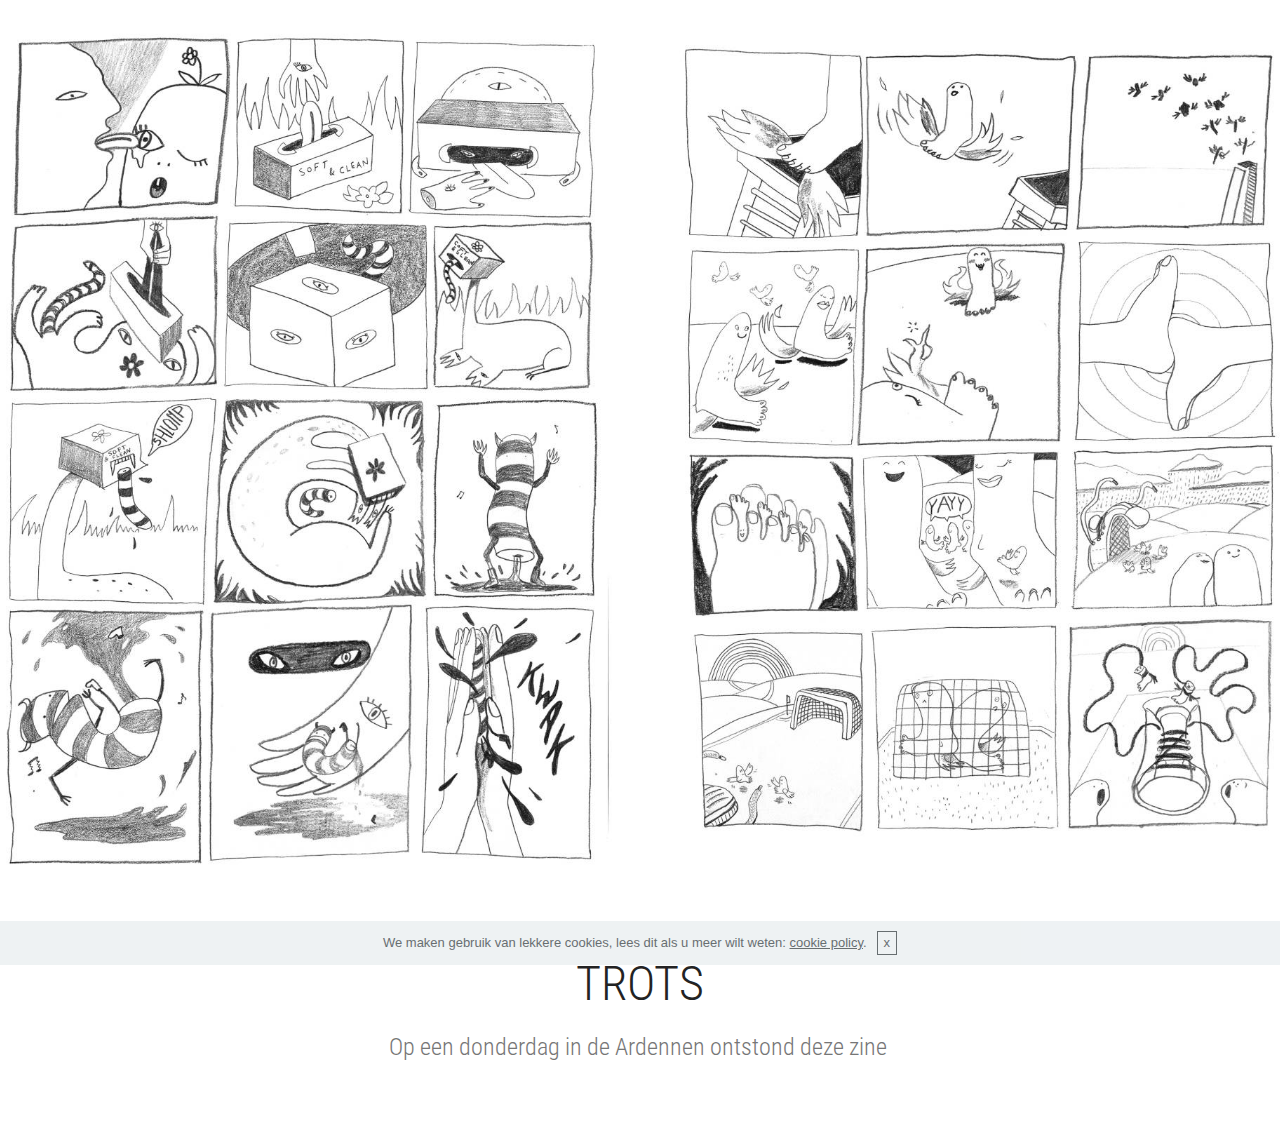
==== page1.html @ c49f364d "create github pages" ====
<!DOCTYPE html>
<html >
<head>
  <!-- Site made with Mobirise Website Builder v4.8.3, https://mobirise.com -->
  <meta charset="UTF-8">
  <meta http-equiv="X-UA-Compatible" content="IE=edge">
  <meta name="generator" content="Mobirise v4.8.3, mobirise.com">
  <meta name="viewport" content="width=device-width, initial-scale=1, minimum-scale=1">
  <link rel="shortcut icon" href="assets/images/zwart-wit-beschilderde-pita-128x171.png" type="image/x-icon">
  <meta name="description" content="Web Site Builder Description">
  <title>trots kots</title>
  <link rel="stylesheet" href="assets/web/assets/mobirise-icons/mobirise-icons.css">
  <link rel="stylesheet" href="assets/tether/tether.min.css">
  <link rel="stylesheet" href="assets/bootstrap/css/bootstrap.min.css">
  <link rel="stylesheet" href="assets/bootstrap/css/bootstrap-grid.min.css">
  <link rel="stylesheet" href="assets/bootstrap/css/bootstrap-reboot.min.css">
  <link rel="stylesheet" href="assets/theme/css/style.css">
  <link rel="stylesheet" href="assets/mobirise/css/mbr-additional.css" type="text/css">
  
  
  
</head>
<body>

<!-- Google Analytics -->
<!-- Global site tag (gtag.js) - Google Analytics -->
<script async src="https://www.googletagmanager.com/gtag/js?id=UA-99967015-1"></script>
<script>
  window.dataLayer = window.dataLayer || [];
  function gtag(){dataLayer.push(arguments);}
  gtag('js', new Date());

  gtag('config', 'UA-99967015-1');
</script>
<!-- /Google Analytics -->


  <section class="cid-reLaQE1v8E mbr-fullscreen" id="header2-p">

    

    

    <div class="container align-center">
        <div class="row justify-content-md-center">
            <div class="mbr-white col-md-10">
                
                
                
                
            </div>
        </div>
    </div>
    
</section>

<section class="engine"><a href="https://mobiri.se/j">website templates</a></section><section class="mbr-section content4 cid-r5Ta0pFPkn" id="content4-9">

    

    <div class="container">
        <div class="media-container-row">
            <div class="title col-12 col-md-8">
                <h2 class="align-center pb-3 mbr-fonts-style display-2">TROTS</h2>
                <h3 class="mbr-section-subtitle align-center mbr-light mbr-fonts-style display-5">Op een donderdag in de Ardennen ontstond deze zine&nbsp;</h3>
                
            </div>
        </div>
    </div>
</section>


  <script src="assets/web/assets/jquery/jquery.min.js"></script>
  <script src="assets/popper/popper.min.js"></script>
  <script src="assets/tether/tether.min.js"></script>
  <script src="assets/bootstrap/js/bootstrap.min.js"></script>
  <script src="assets/smoothscroll/smooth-scroll.js"></script>
  <script src="assets/cookies-alert-plugin/cookies-alert-core.js"></script>
  <script src="assets/cookies-alert-plugin/cookies-alert-script.js"></script>
  <script src="assets/theme/js/script.js"></script>
  
  
<input name="cookieData" type="hidden" data-cookie-text="We maken gebruik van lekkere cookies, lees dit als u meer wilt weten: <a href='privacy.html'>cookie policy</a>.">
  </body>
</html>
---- assets/web/assets/mobirise-icons/mobirise-icons.css ----
@font-face {
  font-family: 'MobiriseIcons';
  src:  url('mobirise-icons.eot?spat4u');
  src:  url('mobirise-icons.eot?spat4u#iefix') format('embedded-opentype'),
    url('mobirise-icons.ttf?spat4u') format('truetype'),
    url('mobirise-icons.woff?spat4u') format('woff'),
    url('mobirise-icons.svg?spat4u#MobiriseIcons') format('svg');
  font-weight: normal;
  font-style: normal;
}

[class^="mbri-"], [class*=" mbri-"] {
  /* use !important to prevent issues with browser extensions that change fonts */
  font-family: MobiriseIcons !important;
  speak: none;
  font-style: normal;
  font-weight: normal;
  font-variant: normal;
  text-transform: none;
  line-height: 1;

  /* Better Font Rendering =========== */
  -webkit-font-smoothing: antialiased;
  -moz-osx-font-smoothing: grayscale;
}

.mbri-add-submenu:before {
  content: "\e900";
}
.mbri-alert:before {
  content: "\e901";
}
.mbri-align-center:before {
  content: "\e902";
}
.mbri-align-justify:before {
  content: "\e903";
}
.mbri-align-left:before {
  content: "\e904";
}
.mbri-align-right:before {
  content: "\e905";
}
.mbri-android:before {
  content: "\e906";
}
.mbri-apple:before {
  content: "\e907";
}
.mbri-arrow-down:before {
  content: "\e908";
}
.mbri-arrow-next:before {
  content: "\e909";
}
.mbri-arrow-prev:before {
  content: "\e90a";
}
.mbri-arrow-up:before {
  content: "\e90b";
}
.mbri-bold:before {
  content: "\e90c";
}
.mbri-bookmark:before {
  content: "\e90d";
}
.mbri-bootstrap:before {
  content: "\e90e";
}
.mbri-briefcase:before {
  content: "\e90f";
}
.mbri-browse:before {
  content: "\e910";
}
.mbri-bulleted-list:before {
  content: "\e911";
}
.mbri-calendar:before {
  content: "\e912";
}
.mbri-camera:before {
  content: "\e913";
}
.mbri-cart-add:before {
  content: "\e914";
}
.mbri-cart-full:before {
  content: "\e915";
}
.mbri-cash:before {
  content: "\e916";
}
.mbri-change-style:before {
  content: "\e917";
}
.mbri-chat:before {
  content: "\e918";
}
.mbri-clock:before {
  content: "\e919";
}
.mbri-close:before {
  content: "\e91a";
}
.mbri-cloud:before {
  content: "\e91b";
}
.mbri-code:before {
  content: "\e91c";
}
.mbri-contact-form:before {
  content: "\e91d";
}
.mbri-credit-card:before {
  content: "\e91e";
}
.mbri-cursor-click:before {
  content: "\e91f";
}
.mbri-cust-feedback:before {
  content: "\e920";
}
.mbri-database:before {
  content: "\e921";
}
.mbri-delivery:before {
  content: "\e922";
}
.mbri-desktop:before {
  content: "\e923";
}
.mbri-devices:before {
  content: "\e924";
}
.mbri-down:before {
  content: "\e925";
}
.mbri-download:before {
  content: "\e989";
}
.mbri-drag-n-drop:before {
  content: "\e927";
}
.mbri-drag-n-drop2:before {
  content: "\e928";
}
.mbri-edit:before {
  content: "\e929";
}
.mbri-edit2:before {
  content: "\e92a";
}
.mbri-error:before {
  content: "\e92b";
}
.mbri-extension:before {
  content: "\e92c";
}
.mbri-features:before {
  content: "\e92d";
}
.mbri-file:before {
  content: "\e92e";
}
.mbri-flag:before {
  content: "\e92f";
}
.mbri-folder:before {
  content: "\e930";
}
.mbri-gift:before {
  content: "\e931";
}
.mbri-github:before {
  content: "\e932";
}
.mbri-globe:before {
  content: "\e933";
}
.mbri-globe-2:before {
  content: "\e934";
}
.mbri-growing-chart:before {
  content: "\e935";
}
.mbri-hearth:before {
  content: "\e936";
}
.mbri-help:before {
  content: "\e937";
}
.mbri-home:before {
  content: "\e938";
}
.mbri-hot-cup:before {
  content: "\e939";
}
.mbri-idea:before {
  content: "\e93a";
}
.mbri-image-gallery:before {
  content: "\e93b";
}
.mbri-image-slider:before {
  content: "\e93c";
}
.mbri-info:before {
  content: "\e93d";
}
.mbri-italic:before {
  content: "\e93e";
}
.mbri-key:before {
  content: "\e93f";
}
.mbri-laptop:before {
  content: "\e940";
}
.mbri-layers:before {
  content: "\e941";
}
.mbri-left-right:before {
  content: "\e942";
}
.mbri-left:before {
  content: "\e943";
}
.mbri-letter:before {
  content: "\e944";
}
.mbri-like:before {
  content: "\e945";
}
.mbri-link:before {
  content: "\e946";
}
.mbri-lock:before {
  content: "\e947";
}
.mbri-login:before {
  content: "\e948";
}
.mbri-logout:before {
  content: "\e949";
}
.mbri-magic-stick:before {
  content: "\e94a";
}
.mbri-map-pin:before {
  content: "\e94b";
}
.mbri-menu:before {
  content: "\e94c";
}
.mbri-mobile:before {
  content: "\e94d";
}
.mbri-mobile2:before {
  content: "\e94e";
}
.mbri-mobirise:before {
  content: "\e94f";
}
.mbri-more-horizontal:before {
  content: "\e950";
}
.mbri-more-vertical:before {
  content: "\e951";
}
.mbri-music:before {
  content: "\e952";
}
.mbri-new-file:before {
  content: "\e953";
}
.mbri-numbered-list:before {
  content: "\e954";
}
.mbri-opened-folder:before {
  content: "\e955";
}
.mbri-pages:before {
  content: "\e956";
}
.mbri-paper-plane:before {
  content: "\e957";
}
.mbri-paperclip:before {
  content: "\e958";
}
.mbri-photo:before {
  content: "\e959";
}
.mbri-photos:before {
  content: "\e95a";
}
.mbri-pin:before {
  content: "\e95b";
}
.mbri-play:before {
  content: "\e95c";
}
.mbri-plus:before {
  content: "\e95d";
}
.mbri-preview:before {
  content: "\e95e";
}
.mbri-print:before {
  content: "\e95f";
}
.mbri-protect:before {
  content: "\e960";
}
.mbri-question:before {
  content: "\e961";
}
.mbri-quote-left:before {
  content: "\e962";
}
.mbri-quote-right:before {
  content: "\e963";
}
.mbri-refresh:before {
  content: "\e964";
}
.mbri-responsive:before {
  content: "\e965";
}
.mbri-right:before {
  content: "\e966";
}
.mbri-rocket:before {
  content: "\e967";
}
.mbri-sad-face:before {
  content: "\e968";
}
.mbri-sale:before {
  content: "\e969";
}
.mbri-save:before {
  content: "\e96a";
}
.mbri-search:before {
  content: "\e96b";
}
.mbri-setting:before {
  content: "\e96c";
}
.mbri-setting2:before {
  content: "\e96d";
}
.mbri-setting3:before {
  content: "\e96e";
}
.mbri-share:before {
  content: "\e96f";
}
.mbri-shopping-bag:before {
  content: "\e970";
}
.mbri-shopping-basket:before {
  content: "\e971";
}
.mbri-shopping-cart:before {
  content: "\e972";
}
.mbri-sites:before {
  content: "\e973";
}
.mbri-smile-face:before {
  content: "\e974";
}
.mbri-speed:before {
  content: "\e975";
}
.mbri-star:before {
  content: "\e976";
}
.mbri-success:before {
  content: "\e977";
}
.mbri-sun:before {
  content: "\e978";
}
.mbri-sun2:before {
  content: "\e979";
}
.mbri-tablet:before {
  content: "\e97a";
}
.mbri-tablet-vertical:before {
  content: "\e97b";
}
.mbri-target:before {
  content: "\e97c";
}
.mbri-timer:before {
  content: "\e97d";
}
.mbri-to-ftp:before {
  content: "\e97e";
}
.mbri-to-local-drive:before {
  content: "\e97f";
}
.mbri-touch-swipe:before {
  content: "\e980";
}
.mbri-touch:before {
  content: "\e981";
}
.mbri-trash:before {
  content: "\e982";
}
.mbri-underline:before {
  content: "\e983";
}
.mbri-unlink:before {
  content: "\e984";
}
.mbri-unlock:before {
  content: "\e985";
}
.mbri-up-down:before {
  content: "\e986";
}
.mbri-up:before {
  content: "\e987";
}
.mbri-update:before {
  content: "\e988";
}
.mbri-upload:before {
 content: "\e926"; 
}
.mbri-user:before {
  content: "\e98a";
}
.mbri-user2:before {
  content: "\e98b";
}
.mbri-users:before {
  content: "\e98c";
}
.mbri-video:before {
  content: "\e98d";
}
.mbri-video-play:before {
  content: "\e98e";
}
.mbri-watch:before {
  content: "\e98f";
}
.mbri-website-theme:before {
  content: "\e990";
}
.mbri-wifi:before {
  content: "\e991";
}
.mbri-windows:before {
  content: "\e992";
}
.mbri-zoom-out:before {
  content: "\e993";
}
.mbri-redo:before {
  content: "\e994";
}
.mbri-undo:before {
  content: "\e995";
}
---- assets/theme/css/style.css ----
/*!
 * Mobirise v4 theme (https://mobirise.com/)
 * Copyright 2017 Mobirise
 */section{background-color:#eeeeee}section,.container,.container-fluid{position:relative;word-wrap:break-word}a.mbr-iconfont:hover{text-decoration:none}.article .lead p,.article .lead ul,.article .lead ol,.article .lead pre,.article .lead blockquote{margin-bottom:0}a{font-style:normal;font-weight:400;cursor:pointer}a,a:hover{text-decoration:none}figure{margin-bottom:0}body{color:#232323}h1,h2,h3,h4,h5,h6,.h1,.h2,.h3,.h4,.h5,.h6,.display-1,.display-2,.display-3,.display-4{line-height:1;word-break:break-word;word-wrap:break-word}b,strong{font-weight:bold}blockquote{padding:10px 0 10px 20px;position:relative;border-left:2px solid;border-color:#ff3366}input:-webkit-autofill,input:-webkit-autofill:hover,input:-webkit-autofill:focus,input:-webkit-autofill:active{transition-delay:9999s;transition-property:background-color, color}textarea[type="hidden"]{display:none}body{position:relative}section{background-position:50% 50%;background-repeat:no-repeat;background-size:cover}section .mbr-background-video,section .mbr-background-video-preview{position:absolute;bottom:0;left:0;right:0;top:0}.hidden{visibility:hidden}.mbr-z-index20{z-index:20}/*! Base colors */.mbr-white{color:#ffffff}.mbr-black{color:#000000}.mbr-bg-white{background-color:#ffffff}.mbr-bg-black{background-color:#000000}/*! Text-aligns */.align-left{text-align:left}.align-center{text-align:center}.align-right{text-align:right}@media (max-width: 767px){.align-left,.align-center,.align-right,.mbr-section-btn,.mbr-section-title{text-align:center}}/*! Font-weight  */.mbr-light{font-weight:300}.mbr-regular{font-weight:400}.mbr-semibold{font-weight:500}.mbr-bold{font-weight:700}/*! Media  */.media-size-item{-webkit-flex:1 1 auto;-moz-flex:1 1 auto;-ms-flex:1 1 auto;-o-flex:1 1 auto;flex:1 1 auto}.media-content{-webkit-flex-basis:100%;flex-basis:100%}.media-container-row{display:-ms-flexbox;display:-webkit-flex;display:flex;-webkit-flex-direction:row;-ms-flex-direction:row;flex-direction:row;-webkit-flex-wrap:wrap;-ms-flex-wrap:wrap;flex-wrap:wrap;-webkit-justify-content:center;-ms-flex-pack:center;justify-content:center;-webkit-align-content:center;-ms-flex-line-pack:center;align-content:center;-webkit-align-items:start;-ms-flex-align:start;align-items:start}.media-container-row .media-size-item{width:400px}.media-container-column{display:-ms-flexbox;display:-webkit-flex;display:flex;-webkit-flex-direction:column;-ms-flex-direction:column;flex-direction:column;-webkit-flex-wrap:wrap;-ms-flex-wrap:wrap;flex-wrap:wrap;-webkit-justify-content:center;-ms-flex-pack:center;justify-content:center;-webkit-align-content:center;-ms-flex-line-pack:center;align-content:center;-webkit-align-items:stretch;-ms-flex-align:stretch;align-items:stretch}.media-container-column>*{width:100%}@media (min-width: 992px){.media-container-row{-webkit-flex-wrap:nowrap;-ms-flex-wrap:nowrap;flex-wrap:nowrap}}figure{overflow:hidden}figure[mbr-media-size]{transition:width 0.1s}.mbr-figure img,.mbr-figure iframe{display:block;width:100%}.card{background-color:transparent;border:none}.card-img{text-align:center;flex-shrink:0;-webkit-flex-shrink:0}.media{max-width:100%;margin:0 auto}.mbr-figure{-ms-flex-item-align:center;-ms-grid-row-align:center;-webkit-align-self:center;align-self:center}.media-container>div{max-width:100%}.mbr-figure img,.card-img img{width:100%}@media (max-width: 991px){.media-size-item{width:auto !important}.media{width:auto}.mbr-figure{width:100% !important}}/*! Buttons */.mbr-section-btn{margin-left:-.25rem;margin-right:-.25rem;font-size:0}nav .mbr-section-btn{margin-left:0rem;margin-right:0rem}/*! Btn icon margin */.btn .mbr-iconfont,.btn.btn-sm .mbr-iconfont{cursor:pointer;margin-right:0.5rem}.btn.btn-md .mbr-iconfont,.btn.btn-md .mbr-iconfont{margin-right:0.8rem}.mbr-regular{font-weight:400}.mbr-semibold{font-weight:500}.mbr-bold{font-weight:700}[type="submit"]{-webkit-appearance:none}/*! Full-screen */.mbr-fullscreen .mbr-overlay{min-height:100vh}.mbr-fullscreen{display:flex;display:-webkit-flex;display:-moz-flex;display:-ms-flex;display:-o-flex;align-items:center;-webkit-align-items:center;min-height:100vh;padding-top:3rem;padding-bottom:3rem}/*! Map */.map{height:25rem;position:relative}.map iframe{width:100%;height:100%}.form-asterisk{font-family:initial;position:absolute;top:-2px;font-weight:normal}/*! Scroll to top arrow */.mbr-arrow-up{bottom:25px;right:90px;position:fixed;text-align:right;z-index:5000;color:#ffffff;font-size:32px;transform:rotate(180deg);-webkit-transform:rotate(180deg)}.mbr-arrow-up a{background:rgba(0,0,0,0.2);border-radius:3px;color:#fff;display:inline-block;height:60px;width:60px;outline-style:none !important;position:relative;text-decoration:none;transition:all .3s ease-in-out;cursor:pointer;text-align:center}.mbr-arrow-up a:hover{background-color:rgba(0,0,0,0.4)}.mbr-arrow-up a i{line-height:60px}.mbr-arrow-up-icon{display:block;color:#fff}.mbr-arrow-up-icon::before{content:"\203a";display:inline-block;font-family:serif;font-size:32px;line-height:1;font-style:normal;position:relative;top:6px;left:-4px;-webkit-transform:rotate(-90deg);transform:rotate(-90deg)}/*! Arrow Down */.mbr-arrow{position:absolute;bottom:45px;left:50%;width:60px;height:60px;cursor:pointer;background-color:rgba(80,80,80,0.5);border-radius:50%;-webkit-transform:translateX(-50%);transform:translateX(-50%)}.mbr-arrow>a{display:inline-block;text-decoration:none;outline-style:none;-webkit-animation:arrowdown 1.7s ease-in-out infinite;animation:arrowdown 1.7s ease-in-out infinite}.mbr-arrow>a>i{position:absolute;top:-2px;left:15px;font-size:2rem}@keyframes arrowdown{0%{transform:translateY(0px);-webkit-transform:translateY(0px)}50%{transform:translateY(-5px);-webkit-transform:translateY(-5px)}100%{transform:translateY(0px);-webkit-transform:translateY(0px)}}@-webkit-keyframes arrowdown{0%{transform:translateY(0px);-webkit-transform:translateY(0px)}50%{transform:translateY(-5px);-webkit-transform:translateY(-5px)}100%{transform:translateY(0px);-webkit-transform:translateY(0px)}}@media (max-width: 500px){.mbr-arrow-up{left:50%;right:auto;transform:translateX(-50%) rotate(180deg);-webkit-transform:translateX(-50%) rotate(180deg)}}@keyframes gradient-animation{from{background-position:0% 100%;animation-timing-function:ease-in-out}to{background-position:100% 0%;animation-timing-function:ease-in-out}}@-webkit-keyframes gradient-animation{from{background-position:0% 100%;animation-timing-function:ease-in-out}to{background-position:100% 0%;animation-timing-function:ease-in-out}}.bg-gradient{background-size:200% 200%;animation:gradient-animation 5s infinite alternate;-webkit-animation:gradient-animation 5s infinite alternate}.menu .navbar-brand{display:-webkit-flex}.menu .navbar-brand span{display:flex;display:-webkit-flex}.menu .navbar-brand .navbar-caption-wrap{display:-webkit-flex}.menu .navbar-brand .navbar-logo img{display:-webkit-flex}@media (min-width: 768px) and (max-width: 991px){.menu .navbar-toggleable-sm .navbar-nav{display:-webkit-box;display:-webkit-flex;display:-ms-flexbox}}@media (min-width: 992px){.menu .navbar-nav.nav-dropdown{display:-webkit-flex}.menu .navbar-toggleable-sm .navbar-collapse{display:-webkit-flex !important}}.navbar{display:-webkit-flex;-webkit-flex-wrap:wrap;-webkit-align-items:center;-webkit-justify-content:space-between}.navbar-collapse{-webkit-flex-basis:100%;-webkit-flex-grow:1;-webkit-align-items:center}.nav-dropdown .link{padding:.667em 1.667em !important;margin:0 !important}.nav{display:-webkit-flex;-webkit-flex-wrap:wrap}.row{display:-webkit-flex;-webkit-flex-wrap:wrap}.justify-content-center{-webkit-justify-content:center}.form-inline{display:-webkit-flex;-webkit-flex-flow:row wrap;-webkit-align-items:center}.card-wrapper{flex:1;-webkit-flex:1}.carousel-control{display:-webkit-flex;-webkit-align-items:center;-webkit-justify-content:center}.carousel-controls{display:-webkit-flex}.media{display:-webkit-flex}
/*# sourceMappingURL=style.css.map */
.engine {
	position: absolute;
	text-indent: -2400px;
	text-align: center;
	padding: 0;
	top: 0;
	left: -2400px;
}
---- assets/mobirise/css/mbr-additional.css ----
@import url(https://fonts.googleapis.com/css?family=Raleway:100,100i,200,200i,300,300i,400,400i,500,500i,600,600i,700,700i,800,800i,900,900i);
@import url(https://fonts.googleapis.com/css?family=Roboto+Condensed:300,300i,400,400i,700,700i);
@import url(https://fonts.googleapis.com/css?family=Rubik:300,300i,400,400i,500,500i,700,700i,900,900i);





body {
  font-style: normal;
  line-height: 1.5;
}
.mbr-section-title {
  font-style: normal;
  line-height: 1.2;
}
.mbr-section-subtitle {
  line-height: 1.3;
}
.mbr-text {
  font-style: normal;
  line-height: 1.6;
}
.display-1 {
  font-family: 'Raleway', sans-serif;
  font-size: 2.6rem;
}
.display-1 > .mbr-iconfont {
  font-size: 4.16rem;
}
.display-2 {
  font-family: 'Roboto Condensed', sans-serif;
  font-size: 3rem;
}
.display-2 > .mbr-iconfont {
  font-size: 4.8rem;
}
.display-4 {
  font-family: 'Rubik', sans-serif;
  font-size: 0.6rem;
}
.display-4 > .mbr-iconfont {
  font-size: 0.96rem;
}
.display-5 {
  font-family: 'Roboto Condensed', sans-serif;
  font-size: 1.5rem;
}
.display-5 > .mbr-iconfont {
  font-size: 2.4rem;
}
.display-7 {
  font-family: 'Rubik', sans-serif;
  font-size: 1rem;
}
.display-7 > .mbr-iconfont {
  font-size: 1.6rem;
}
/* ---- Fluid typography for mobile devices ---- */
/* 1.4 - font scale ratio ( bootstrap == 1.42857 ) */
/* 100vw - current viewport width */
/* (48 - 20)  48 == 48rem == 768px, 20 == 20rem == 320px(minimal supported viewport) */
/* 0.65 - min scale variable, may vary */
@media (max-width: 768px) {
  .display-1 {
    font-size: 2.08rem;
    font-size: calc( 1.56rem + (2.6 - 1.56) * ((100vw - 20rem) / (48 - 20)));
    line-height: calc( 1.4 * (1.56rem + (2.6 - 1.56) * ((100vw - 20rem) / (48 - 20))));
  }
  .display-2 {
    font-size: 2.4rem;
    font-size: calc( 1.7rem + (3 - 1.7) * ((100vw - 20rem) / (48 - 20)));
    line-height: calc( 1.4 * (1.7rem + (3 - 1.7) * ((100vw - 20rem) / (48 - 20))));
  }
  .display-4 {
    font-size: 0.48rem;
    font-size: calc( 0.86rem + (0.6 - 0.86) * ((100vw - 20rem) / (48 - 20)));
    line-height: calc( 1.4 * (0.86rem + (0.6 - 0.86) * ((100vw - 20rem) / (48 - 20))));
  }
  .display-5 {
    font-size: 1.2rem;
    font-size: calc( 1.175rem + (1.5 - 1.175) * ((100vw - 20rem) / (48 - 20)));
    line-height: calc( 1.4 * (1.175rem + (1.5 - 1.175) * ((100vw - 20rem) / (48 - 20))));
  }
}
/* Buttons */
.btn {
  font-weight: 500;
  border-width: 2px;
  font-style: normal;
  letter-spacing: 1px;
  margin: .4rem .8rem;
  white-space: normal;
  -webkit-transition: all 0.3s ease-in-out;
  -moz-transition: all 0.3s ease-in-out;
  transition: all 0.3s ease-in-out;
  display: inline-flex;
  align-items: center;
  justify-content: center;
  word-break: break-word;
  -webkit-align-items: center;
  -webkit-justify-content: center;
  display: -webkit-inline-flex;
  padding: 1rem 3rem;
  border-radius: 3px;
}
.btn-sm {
  font-weight: 500;
  letter-spacing: 1px;
  -webkit-transition: all 0.3s ease-in-out;
  -moz-transition: all 0.3s ease-in-out;
  transition: all 0.3s ease-in-out;
  padding: 0.6rem 1.5rem;
  border-radius: 3px;
}
.btn-md {
  font-weight: 500;
  letter-spacing: 1px;
  margin: .4rem .8rem !important;
  -webkit-transition: all 0.3s ease-in-out;
  -moz-transition: all 0.3s ease-in-out;
  transition: all 0.3s ease-in-out;
  padding: 1rem 3rem;
  border-radius: 3px;
}
.btn-lg {
  font-weight: 500;
  letter-spacing: 1px;
  margin: .4rem .8rem !important;
  -webkit-transition: all 0.3s ease-in-out;
  -moz-transition: all 0.3s ease-in-out;
  transition: all 0.3s ease-in-out;
  padding: 1.2rem 3.2rem;
  border-radius: 3px;
}
.bg-primary {
  background-color: #5b6154 !important;
}
.bg-success {
  background-color: #5b6154 !important;
}
.bg-info {
  background-color: #5b6154 !important;
}
.bg-warning {
  background-color: #767676 !important;
}
.bg-danger {
  background-color: #767676 !important;
}
.btn-primary,
.btn-primary:active {
  background-color: #5b6154 !important;
  border-color: #5b6154 !important;
  color: #ffffff !important;
}
.btn-primary:hover,
.btn-primary:focus,
.btn-primary.focus,
.btn-primary.active {
  color: #ffffff !important;
  background-color: #353830 !important;
  border-color: #353830 !important;
}
.btn-primary.disabled,
.btn-primary:disabled {
  color: #ffffff !important;
  background-color: #353830 !important;
  border-color: #353830 !important;
}
.btn-secondary,
.btn-secondary:active {
  background-color: #5b6154 !important;
  border-color: #5b6154 !important;
  color: #ffffff !important;
}
.btn-secondary:hover,
.btn-secondary:focus,
.btn-secondary.focus,
.btn-secondary.active {
  color: #ffffff !important;
  background-color: #353830 !important;
  border-color: #353830 !important;
}
.btn-secondary.disabled,
.btn-secondary:disabled {
  color: #ffffff !important;
  background-color: #353830 !important;
  border-color: #353830 !important;
}
.btn-info,
.btn-info:active {
  background-color: #5b6154 !important;
  border-color: #5b6154 !important;
  color: #ffffff !important;
}
.btn-info:hover,
.btn-info:focus,
.btn-info.focus,
.btn-info.active {
  color: #ffffff !important;
  background-color: #353830 !important;
  border-color: #353830 !important;
}
.btn-info.disabled,
.btn-info:disabled {
  color: #ffffff !important;
  background-color: #353830 !important;
  border-color: #353830 !important;
}
.btn-success,
.btn-success:active {
  background-color: #5b6154 !important;
  border-color: #5b6154 !important;
  color: #ffffff !important;
}
.btn-success:hover,
.btn-success:focus,
.btn-success.focus,
.btn-success.active {
  color: #ffffff !important;
  background-color: #353830 !important;
  border-color: #353830 !important;
}
.btn-success.disabled,
.btn-success:disabled {
  color: #ffffff !important;
  background-color: #353830 !important;
  border-color: #353830 !important;
}
.btn-warning,
.btn-warning:active {
  background-color: #767676 !important;
  border-color: #767676 !important;
  color: #ffffff !important;
}
.btn-warning:hover,
.btn-warning:focus,
.btn-warning.focus,
.btn-warning.active {
  color: #ffffff !important;
  background-color: #505050 !important;
  border-color: #505050 !important;
}
.btn-warning.disabled,
.btn-warning:disabled {
  color: #ffffff !important;
  background-color: #505050 !important;
  border-color: #505050 !important;
}
.btn-danger,
.btn-danger:active {
  background-color: #767676 !important;
  border-color: #767676 !important;
  color: #ffffff !important;
}
.btn-danger:hover,
.btn-danger:focus,
.btn-danger.focus,
.btn-danger.active {
  color: #ffffff !important;
  background-color: #505050 !important;
  border-color: #505050 !important;
}
.btn-danger.disabled,
.btn-danger:disabled {
  color: #ffffff !important;
  background-color: #505050 !important;
  border-color: #505050 !important;
}
.btn-white {
  color: #333333 !important;
}
.btn-white,
.btn-white:active {
  background-color: #ffffff !important;
  border-color: #ffffff !important;
  color: #808080 !important;
}
.btn-white:hover,
.btn-white:focus,
.btn-white.focus,
.btn-white.active {
  color: #808080 !important;
  background-color: #d9d9d9 !important;
  border-color: #d9d9d9 !important;
}
.btn-white.disabled,
.btn-white:disabled {
  color: #808080 !important;
  background-color: #d9d9d9 !important;
  border-color: #d9d9d9 !important;
}
.btn-black,
.btn-black:active {
  background-color: #333333 !important;
  border-color: #333333 !important;
  color: #ffffff !important;
}
.btn-black:hover,
.btn-black:focus,
.btn-black.focus,
.btn-black.active {
  color: #ffffff !important;
  background-color: #0d0d0d !important;
  border-color: #0d0d0d !important;
}
.btn-black.disabled,
.btn-black:disabled {
  color: #ffffff !important;
  background-color: #0d0d0d !important;
  border-color: #0d0d0d !important;
}
.btn-primary-outline,
.btn-primary-outline:active {
  background: none;
  border-color: #282a25;
  color: #282a25;
}
.btn-primary-outline:hover,
.btn-primary-outline:focus,
.btn-primary-outline.focus,
.btn-primary-outline.active {
  color: #ffffff;
  background-color: #5b6154;
  border-color: #5b6154;
}
.btn-primary-outline.disabled,
.btn-primary-outline:disabled {
  color: #ffffff !important;
  background-color: #5b6154 !important;
  border-color: #5b6154 !important;
}
.btn-secondary-outline,
.btn-secondary-outline:active {
  background: none;
  border-color: #282a25;
  color: #282a25;
}
.btn-secondary-outline:hover,
.btn-secondary-outline:focus,
.btn-secondary-outline.focus,
.btn-secondary-outline.active {
  color: #ffffff;
  background-color: #5b6154;
  border-color: #5b6154;
}
.btn-secondary-outline.disabled,
.btn-secondary-outline:disabled {
  color: #ffffff !important;
  background-color: #5b6154 !important;
  border-color: #5b6154 !important;
}
.btn-info-outline,
.btn-info-outline:active {
  background: none;
  border-color: #282a25;
  color: #282a25;
}
.btn-info-outline:hover,
.btn-info-outline:focus,
.btn-info-outline.focus,
.btn-info-outline.active {
  color: #ffffff;
  background-color: #5b6154;
  border-color: #5b6154;
}
.btn-info-outline.disabled,
.btn-info-outline:disabled {
  color: #ffffff !important;
  background-color: #5b6154 !important;
  border-color: #5b6154 !important;
}
.btn-success-outline,
.btn-success-outline:active {
  background: none;
  border-color: #282a25;
  color: #282a25;
}
.btn-success-outline:hover,
.btn-success-outline:focus,
.btn-success-outline.focus,
.btn-success-outline.active {
  color: #ffffff;
  background-color: #5b6154;
  border-color: #5b6154;
}
.btn-success-outline.disabled,
.btn-success-outline:disabled {
  color: #ffffff !important;
  background-color: #5b6154 !important;
  border-color: #5b6154 !important;
}
.btn-warning-outline,
.btn-warning-outline:active {
  background: none;
  border-color: #434343;
  color: #434343;
}
.btn-warning-outline:hover,
.btn-warning-outline:focus,
.btn-warning-outline.focus,
.btn-warning-outline.active {
  color: #ffffff;
  background-color: #767676;
  border-color: #767676;
}
.btn-warning-outline.disabled,
.btn-warning-outline:disabled {
  color: #ffffff !important;
  background-color: #767676 !important;
  border-color: #767676 !important;
}
.btn-danger-outline,
.btn-danger-outline:active {
  background: none;
  border-color: #434343;
  color: #434343;
}
.btn-danger-outline:hover,
.btn-danger-outline:focus,
.btn-danger-outline.focus,
.btn-danger-outline.active {
  color: #ffffff;
  background-color: #767676;
  border-color: #767676;
}
.btn-danger-outline.disabled,
.btn-danger-outline:disabled {
  color: #ffffff !important;
  background-color: #767676 !important;
  border-color: #767676 !important;
}
.btn-black-outline,
.btn-black-outline:active {
  background: none;
  border-color: #000000;
  color: #000000;
}
.btn-black-outline:hover,
.btn-black-outline:focus,
.btn-black-outline.focus,
.btn-black-outline.active {
  color: #ffffff;
  background-color: #333333;
  border-color: #333333;
}
.btn-black-outline.disabled,
.btn-black-outline:disabled {
  color: #ffffff !important;
  background-color: #333333 !important;
  border-color: #333333 !important;
}
.btn-white-outline,
.btn-white-outline:active,
.btn-white-outline.active {
  background: none;
  border-color: #ffffff;
  color: #ffffff;
}
.btn-white-outline:hover,
.btn-white-outline:focus,
.btn-white-outline.focus {
  color: #333333;
  background-color: #ffffff;
  border-color: #ffffff;
}
.text-primary {
  color: #5b6154 !important;
}
.text-secondary {
  color: #5b6154 !important;
}
.text-success {
  color: #5b6154 !important;
}
.text-info {
  color: #5b6154 !important;
}
.text-warning {
  color: #767676 !important;
}
.text-danger {
  color: #767676 !important;
}
.text-white {
  color: #ffffff !important;
}
.text-black {
  color: #000000 !important;
}
a.text-primary:hover,
a.text-primary:focus {
  color: #282a25 !important;
}
a.text-secondary:hover,
a.text-secondary:focus {
  color: #282a25 !important;
}
a.text-success:hover,
a.text-success:focus {
  color: #282a25 !important;
}
a.text-info:hover,
a.text-info:focus {
  color: #282a25 !important;
}
a.text-warning:hover,
a.text-warning:focus {
  color: #434343 !important;
}
a.text-danger:hover,
a.text-danger:focus {
  color: #434343 !important;
}
a.text-white:hover,
a.text-white:focus {
  color: #b3b3b3 !important;
}
a.text-black:hover,
a.text-black:focus {
  color: #4d4d4d !important;
}
.alert-success {
  background-color: #70c770;
}
.alert-info {
  background-color: #5b6154;
}
.alert-warning {
  background-color: #767676;
}
.alert-danger {
  background-color: #767676;
}
.mbr-section-btn a.btn:not(.btn-form):hover,
.mbr-section-btn a.btn:not(.btn-form):focus {
  box-shadow: none !important;
}
.mbr-gallery-filter li.active .btn {
  background-color: #5b6154;
  border-color: #5b6154;
  color: #ffffff;
}
.mbr-gallery-filter li.active .btn:focus {
  box-shadow: none;
}
.btn-form {
  border-radius: 0;
}
.btn-form:hover {
  cursor: pointer;
}
a,
a:hover {
  color: #5b6154;
}
.mbr-plan-header.bg-primary .mbr-plan-subtitle,
.mbr-plan-header.bg-primary .mbr-plan-price-desc {
  color: #9ba193;
}
.mbr-plan-header.bg-success .mbr-plan-subtitle,
.mbr-plan-header.bg-success .mbr-plan-price-desc {
  color: #9ba193;
}
.mbr-plan-header.bg-info .mbr-plan-subtitle,
.mbr-plan-header.bg-info .mbr-plan-price-desc {
  color: #9ba193;
}
.mbr-plan-header.bg-warning .mbr-plan-subtitle,
.mbr-plan-header.bg-warning .mbr-plan-price-desc {
  color: #b6b6b6;
}
.mbr-plan-header.bg-danger .mbr-plan-subtitle,
.mbr-plan-header.bg-danger .mbr-plan-price-desc {
  color: #b6b6b6;
}
/* Scroll to top button*/
.scrollToTop_wraper {
  display: none;
}
#scrollToTop a i:before {
  content: '';
  position: absolute;
  height: 40%;
  top: 25%;
  background: #fff;
  width: 2px;
  left: calc(50% - 1px);
}
#scrollToTop a i:after {
  content: '';
  position: absolute;
  display: block;
  border-top: 2px solid #fff;
  border-right: 2px solid #fff;
  width: 40%;
  height: 40%;
  left: 30%;
  bottom: 30%;
  transform: rotate(135deg);
  -webkit-transform: rotate(135deg);
}
/* Others*/
.note-check a[data-value=Rubik] {
  font-style: normal;
}
.mbr-arrow a {
  color: #ffffff;
}
@media (max-width: 767px) {
  .mbr-arrow {
    display: none;
  }
}
.form-control-label {
  position: relative;
  cursor: pointer;
  margin-bottom: .357em;
  padding: 0;
}
.alert {
  color: #ffffff;
  border-radius: 0;
  border: 0;
  font-size: .875rem;
  line-height: 1.5;
  margin-bottom: 1.875rem;
  padding: 1.25rem;
  position: relative;
}
.alert.alert-form::after {
  background-color: inherit;
  bottom: -7px;
  content: "";
  display: block;
  height: 14px;
  left: 50%;
  margin-left: -7px;
  position: absolute;
  transform: rotate(45deg);
  width: 14px;
  -webkit-transform: rotate(45deg);
}
.form-control {
  background-color: #f5f5f5;
  box-shadow: none;
  color: #565656;
  font-family: 'Rubik', sans-serif;
  font-size: 1rem;
  line-height: 1.43;
  min-height: 3.5em;
  padding: 1.07em .5em;
}
.form-control > .mbr-iconfont {
  font-size: 1.6rem;
}
.form-control,
.form-control:focus {
  border: 1px solid #e8e8e8;
}
.form-active .form-control:invalid {
  border-color: red;
}
.mbr-overlay {
  background-color: #000;
  bottom: 0;
  left: 0;
  opacity: .5;
  position: absolute;
  right: 0;
  top: 0;
  z-index: 0;
}
blockquote {
  font-style: italic;
  padding: 10px 0 10px 20px;
  font-size: 1.09rem;
  position: relative;
  border-color: #5b6154;
  border-width: 3px;
}
ul,
ol,
pre,
blockquote {
  margin-bottom: 2.3125rem;
}
pre {
  background: #f4f4f4;
  padding: 10px 24px;
  white-space: pre-wrap;
}
.inactive {
  -webkit-user-select: none;
  -moz-user-select: none;
  -ms-user-select: none;
  user-select: none;
  pointer-events: none;
  -webkit-user-drag: none;
  user-drag: none;
}
.mbr-section__comments .row {
  justify-content: center;
  -webkit-justify-content: center;
}
/* Forms */
.mbr-form .btn {
  margin: .4rem 0;
}
@media (max-width: 767px) {
  .btn {
    font-size: .75rem !important;
  }
  .btn .mbr-iconfont {
    font-size: 1rem !important;
  }
}
/* Social block */
.btn-social {
  font-size: 20px;
  border-radius: 50%;
  padding: 0;
  width: 44px;
  height: 44px;
  line-height: 44px;
  text-align: center;
  position: relative;
  border: 2px solid #c0a375;
  border-color: #5b6154;
  color: #232323;
  cursor: pointer;
}
.btn-social i {
  top: 0;
  line-height: 44px;
  width: 44px;
}
.btn-social:hover {
  color: #fff;
  background: #5b6154;
}
.btn-social + .btn {
  margin-left: .1rem;
}
/* Footer */
.mbr-footer-content li::before,
.mbr-footer .mbr-contacts li::before {
  background: #5b6154;
}
.mbr-footer-content li a:hover,
.mbr-footer .mbr-contacts li a:hover {
  color: #5b6154;
}
/* Headers*/
.offset-1 {
  margin-left: 8.33333%;
}
.offset-2 {
  margin-left: 16.66667%;
}
.offset-3 {
  margin-left: 25%;
}
.offset-4 {
  margin-left: 33.33333%;
}
.offset-5 {
  margin-left: 41.66667%;
}
.offset-6 {
  margin-left: 50%;
}
.offset-7 {
  margin-left: 58.33333%;
}
.offset-8 {
  margin-left: 66.66667%;
}
.offset-9 {
  margin-left: 75%;
}
.offset-10 {
  margin-left: 83.33333%;
}
.offset-11 {
  margin-left: 91.66667%;
}
@media (min-width: 576px) {
  .offset-sm-0 {
    margin-left: 0%;
  }
  .offset-sm-1 {
    margin-left: 8.33333%;
  }
  .offset-sm-2 {
    margin-left: 16.66667%;
  }
  .offset-sm-3 {
    margin-left: 25%;
  }
  .offset-sm-4 {
    margin-left: 33.33333%;
  }
  .offset-sm-5 {
    margin-left: 41.66667%;
  }
  .offset-sm-6 {
    margin-left: 50%;
  }
  .offset-sm-7 {
    margin-left: 58.33333%;
  }
  .offset-sm-8 {
    margin-left: 66.66667%;
  }
  .offset-sm-9 {
    margin-left: 75%;
  }
  .offset-sm-10 {
    margin-left: 83.33333%;
  }
  .offset-sm-11 {
    margin-left: 91.66667%;
  }
}
@media (min-width: 768px) {
  .offset-md-0 {
    margin-left: 0%;
  }
  .offset-md-1 {
    margin-left: 8.33333%;
  }
  .offset-md-2 {
    margin-left: 16.66667%;
  }
  .offset-md-3 {
    margin-left: 25%;
  }
  .offset-md-4 {
    margin-left: 33.33333%;
  }
  .offset-md-5 {
    margin-left: 41.66667%;
  }
  .offset-md-6 {
    margin-left: 50%;
  }
  .offset-md-7 {
    margin-left: 58.33333%;
  }
  .offset-md-8 {
    margin-left: 66.66667%;
  }
  .offset-md-9 {
    margin-left: 75%;
  }
  .offset-md-10 {
    margin-left: 83.33333%;
  }
  .offset-md-11 {
    margin-left: 91.66667%;
  }
}
@media (min-width: 992px) {
  .offset-lg-0 {
    margin-left: 0%;
  }
  .offset-lg-1 {
    margin-left: 8.33333%;
  }
  .offset-lg-2 {
    margin-left: 16.66667%;
  }
  .offset-lg-3 {
    margin-left: 25%;
  }
  .offset-lg-4 {
    margin-left: 33.33333%;
  }
  .offset-lg-5 {
    margin-left: 41.66667%;
  }
  .offset-lg-6 {
    margin-left: 50%;
  }
  .offset-lg-7 {
    margin-left: 58.33333%;
  }
  .offset-lg-8 {
    margin-left: 66.66667%;
  }
  .offset-lg-9 {
    margin-left: 75%;
  }
  .offset-lg-10 {
    margin-left: 83.33333%;
  }
  .offset-lg-11 {
    margin-left: 91.66667%;
  }
}
@media (min-width: 1200px) {
  .offset-xl-0 {
    margin-left: 0%;
  }
  .offset-xl-1 {
    margin-left: 8.33333%;
  }
  .offset-xl-2 {
    margin-left: 16.66667%;
  }
  .offset-xl-3 {
    margin-left: 25%;
  }
  .offset-xl-4 {
    margin-left: 33.33333%;
  }
  .offset-xl-5 {
    margin-left: 41.66667%;
  }
  .offset-xl-6 {
    margin-left: 50%;
  }
  .offset-xl-7 {
    margin-left: 58.33333%;
  }
  .offset-xl-8 {
    margin-left: 66.66667%;
  }
  .offset-xl-9 {
    margin-left: 75%;
  }
  .offset-xl-10 {
    margin-left: 83.33333%;
  }
  .offset-xl-11 {
    margin-left: 91.66667%;
  }
}
.navbar-toggler {
  -webkit-align-self: flex-start;
  -ms-flex-item-align: start;
  align-self: flex-start;
  padding: 0.25rem 0.75rem;
  font-size: 1.25rem;
  line-height: 1;
  background: transparent;
  border: 1px solid transparent;
  -webkit-border-radius: 0.25rem;
  border-radius: 0.25rem;
}
.navbar-toggler:focus,
.navbar-toggler:hover {
  text-decoration: none;
}
.navbar-toggler-icon {
  display: inline-block;
  width: 1.5em;
  height: 1.5em;
  vertical-align: middle;
  content: "";
  background: no-repeat center center;
  -webkit-background-size: 100% 100%;
  -o-background-size: 100% 100%;
  background-size: 100% 100%;
}
.navbar-toggler-left {
  position: absolute;
  left: 1rem;
}
.navbar-toggler-right {
  position: absolute;
  right: 1rem;
}
@media (max-width: 575px) {
  .navbar-toggleable .navbar-nav .dropdown-menu {
    position: static;
    float: none;
  }
  .navbar-toggleable > .container {
    padding-right: 0;
    padding-left: 0;
  }
}
@media (min-width: 576px) {
  .navbar-toggleable {
    -webkit-box-orient: horizontal;
    -webkit-box-direction: normal;
    -webkit-flex-direction: row;
    -ms-flex-direction: row;
    flex-direction: row;
    -webkit-flex-wrap: nowrap;
    -ms-flex-wrap: nowrap;
    flex-wrap: nowrap;
    -webkit-box-align: center;
    -webkit-align-items: center;
    -ms-flex-align: center;
    align-items: center;
  }
  .navbar-toggleable .navbar-nav {
    -webkit-box-orient: horizontal;
    -webkit-box-direction: normal;
    -webkit-flex-direction: row;
    -ms-flex-direction: row;
    flex-direction: row;
  }
  .navbar-toggleable .navbar-nav .nav-link {
    padding-right: .5rem;
    padding-left: .5rem;
  }
  .navbar-toggleable > .container {
    display: -webkit-box;
    display: -webkit-flex;
    display: -ms-flexbox;
    display: flex;
    -webkit-flex-wrap: nowrap;
    -ms-flex-wrap: nowrap;
    flex-wrap: nowrap;
    -webkit-box-align: center;
    -webkit-align-items: center;
    -ms-flex-align: center;
    align-items: center;
  }
  .navbar-toggleable .navbar-collapse {
    display: -webkit-box !important;
    display: -webkit-flex !important;
    display: -ms-flexbox !important;
    display: flex !important;
    width: 100%;
  }
  .navbar-toggleable .navbar-toggler {
    display: none;
  }
}
@media (max-width: 767px) {
  .navbar-toggleable-sm .navbar-nav .dropdown-menu {
    position: static;
    float: none;
  }
  .navbar-toggleable-sm > .container {
    padding-right: 0;
    padding-left: 0;
  }
}
@media (min-width: 768px) {
  .navbar-toggleable-sm {
    -webkit-box-orient: horizontal;
    -webkit-box-direction: normal;
    -webkit-flex-direction: row;
    -ms-flex-direction: row;
    flex-direction: row;
    -webkit-flex-wrap: nowrap;
    -ms-flex-wrap: nowrap;
    flex-wrap: nowrap;
    -webkit-box-align: center;
    -webkit-align-items: center;
    -ms-flex-align: center;
    align-items: center;
  }
  .navbar-toggleable-sm .navbar-nav {
    -webkit-box-orient: horizontal;
    -webkit-box-direction: normal;
    -webkit-flex-direction: row;
    -ms-flex-direction: row;
    flex-direction: row;
  }
  .navbar-toggleable-sm .navbar-nav .nav-link {
    padding-right: .5rem;
    padding-left: .5rem;
  }
  .navbar-toggleable-sm > .container {
    display: -webkit-box;
    display: -webkit-flex;
    display: -ms-flexbox;
    display: flex;
    -webkit-flex-wrap: nowrap;
    -ms-flex-wrap: nowrap;
    flex-wrap: nowrap;
    -webkit-box-align: center;
    -webkit-align-items: center;
    -ms-flex-align: center;
    align-items: center;
  }
  .navbar-toggleable-sm .navbar-collapse {
    display: none;
    width: 100%;
  }
  .navbar-toggleable-sm .navbar-toggler {
    display: none;
  }
}
@media (max-width: 991px) {
  .navbar-toggleable-md .navbar-nav .dropdown-menu {
    position: static;
    float: none;
  }
  .navbar-toggleable-md > .container {
    padding-right: 0;
    padding-left: 0;
  }
}
@media (min-width: 992px) {
  .navbar-toggleable-md {
    -webkit-box-orient: horizontal;
    -webkit-box-direction: normal;
    -webkit-flex-direction: row;
    -ms-flex-direction: row;
    flex-direction: row;
    -webkit-flex-wrap: nowrap;
    -ms-flex-wrap: nowrap;
    flex-wrap: nowrap;
    -webkit-box-align: center;
    -webkit-align-items: center;
    -ms-flex-align: center;
    align-items: center;
  }
  .navbar-toggleable-md .navbar-nav {
    -webkit-box-orient: horizontal;
    -webkit-box-direction: normal;
    -webkit-flex-direction: row;
    -ms-flex-direction: row;
    flex-direction: row;
  }
  .navbar-toggleable-md .navbar-nav .nav-link {
    padding-right: .5rem;
    padding-left: .5rem;
  }
  .navbar-toggleable-md > .container {
    display: -webkit-box;
    display: -webkit-flex;
    display: -ms-flexbox;
    display: flex;
    -webkit-flex-wrap: nowrap;
    -ms-flex-wrap: nowrap;
    flex-wrap: nowrap;
    -webkit-box-align: center;
    -webkit-align-items: center;
    -ms-flex-align: center;
    align-items: center;
  }
  .navbar-toggleable-md .navbar-collapse {
    display: -webkit-box !important;
    display: -webkit-flex !important;
    display: -ms-flexbox !important;
    display: flex !important;
    width: 100%;
  }
  .navbar-toggleable-md .navbar-toggler {
    display: none;
  }
}
@media (max-width: 1199px) {
  .navbar-toggleable-lg .navbar-nav .dropdown-menu {
    position: static;
    float: none;
  }
  .navbar-toggleable-lg > .container {
    padding-right: 0;
    padding-left: 0;
  }
}
@media (min-width: 1200px) {
  .navbar-toggleable-lg {
    -webkit-box-orient: horizontal;
    -webkit-box-direction: normal;
    -webkit-flex-direction: row;
    -ms-flex-direction: row;
    flex-direction: row;
    -webkit-flex-wrap: nowrap;
    -ms-flex-wrap: nowrap;
    flex-wrap: nowrap;
    -webkit-box-align: center;
    -webkit-align-items: center;
    -ms-flex-align: center;
    align-items: center;
  }
  .navbar-toggleable-lg .navbar-nav {
    -webkit-box-orient: horizontal;
    -webkit-box-direction: normal;
    -webkit-flex-direction: row;
    -ms-flex-direction: row;
    flex-direction: row;
  }
  .navbar-toggleable-lg .navbar-nav .nav-link {
    padding-right: .5rem;
    padding-left: .5rem;
  }
  .navbar-toggleable-lg > .container {
    display: -webkit-box;
    display: -webkit-flex;
    display: -ms-flexbox;
    display: flex;
    -webkit-flex-wrap: nowrap;
    -ms-flex-wrap: nowrap;
    flex-wrap: nowrap;
    -webkit-box-align: center;
    -webkit-align-items: center;
    -ms-flex-align: center;
    align-items: center;
  }
  .navbar-toggleable-lg .navbar-collapse {
    display: -webkit-box !important;
    display: -webkit-flex !important;
    display: -ms-flexbox !important;
    display: flex !important;
    width: 100%;
  }
  .navbar-toggleable-lg .navbar-toggler {
    display: none;
  }
}
.navbar-toggleable-xl {
  -webkit-box-orient: horizontal;
  -webkit-box-direction: normal;
  -webkit-flex-direction: row;
  -ms-flex-direction: row;
  flex-direction: row;
  -webkit-flex-wrap: nowrap;
  -ms-flex-wrap: nowrap;
  flex-wrap: nowrap;
  -webkit-box-align: center;
  -webkit-align-items: center;
  -ms-flex-align: center;
  align-items: center;
}
.navbar-toggleable-xl .navbar-nav .dropdown-menu {
  position: static;
  float: none;
}
.navbar-toggleable-xl > .container {
  padding-right: 0;
  padding-left: 0;
}
.navbar-toggleable-xl .navbar-nav {
  -webkit-box-orient: horizontal;
  -webkit-box-direction: normal;
  -webkit-flex-direction: row;
  -ms-flex-direction: row;
  flex-direction: row;
}
.navbar-toggleable-xl .navbar-nav .nav-link {
  padding-right: .5rem;
  padding-left: .5rem;
}
.navbar-toggleable-xl > .container {
  display: -webkit-box;
  display: -webkit-flex;
  display: -ms-flexbox;
  display: flex;
  -webkit-flex-wrap: nowrap;
  -ms-flex-wrap: nowrap;
  flex-wrap: nowrap;
  -webkit-box-align: center;
  -webkit-align-items: center;
  -ms-flex-align: center;
  align-items: center;
}
.navbar-toggleable-xl .navbar-collapse {
  display: -webkit-box !important;
  display: -webkit-flex !important;
  display: -ms-flexbox !important;
  display: flex !important;
  width: 100%;
}
.navbar-toggleable-xl .navbar-toggler {
  display: none;
}
.card-img {
  width: auto;
}
.menu .navbar.collapsed:not(.beta-menu) {
  flex-direction: column;
  -webkit-flex-direction: column;
}
.carousel-item.active,
.carousel-item-next,
.carousel-item-prev {
  display: -webkit-box;
  display: -webkit-flex;
  display: -ms-flexbox;
  display: flex;
}
.note-air-layout .dropup .dropdown-menu,
.note-air-layout .navbar-fixed-bottom .dropdown .dropdown-menu {
  bottom: initial !important;
}
html,
body {
  height: auto;
  min-height: 100vh;
}
.dropup .dropdown-toggle::after {
  display: none;
}
.cid-rbafRBWXKy {
  background-image: url("../../../assets/images/bomenrij-7-2000x2000.jpg");
}
.cid-rbafRBWXKy H3 {
  color: #4f4943;
  text-align: left;
}
.cid-rj6kBRA01S {
  padding-top: 30px;
  padding-bottom: 30px;
  background-color: #ffffff;
}
.cid-rj6kBRA01S .row-links {
  width: 100%;
  justify-content: center;
  -webkit-justify-content: center;
}
.cid-rj6kBRA01S .social-row {
  width: 100%;
  justify-content: center;
  -webkit-justify-content: center;
}
.cid-rj6kBRA01S .media-container-row {
  flex-direction: column;
  justify-content: center;
  align-items: center;
  -webkit-flex-direction: column;
  -webkit-justify-content: center;
  -webkit-align-items: center;
}
.cid-rj6kBRA01S .media-container-row .foot-menu {
  list-style: none;
  display: -webkit-flex;
  justify-content: center;
  flex-wrap: wrap;
  padding: 0;
  margin-bottom: 0;
  -webkit-justify-content: center;
  -webkit-flex-wrap: wrap;
}
.cid-rj6kBRA01S .media-container-row .foot-menu li {
  padding: 0 1rem 1rem 1rem;
}
.cid-rj6kBRA01S .media-container-row .foot-menu li p {
  margin: 0;
}
.cid-rj6kBRA01S .media-container-row .social-list {
  padding-left: 0;
  margin-bottom: 0;
  list-style: none;
  display: -webkit-flex;
  flex-wrap: wrap;
  justify-content: flex-end;
  -webkit-justify-content: flex-end;
  -webkit-flex-wrap: wrap;
}
.cid-rj6kBRA01S .media-container-row .social-list .mbr-iconfont-social {
  font-size: 1.5rem;
  color: #ffffff;
}
.cid-rj6kBRA01S .media-container-row .social-list .soc-item {
  margin: 0 .5rem;
}
.cid-rj6kBRA01S .media-container-row .social-list a {
  margin: 0;
  opacity: .5;
  -webkit-transition: .2s linear;
  transition: .2s linear;
}
.cid-rj6kBRA01S .media-container-row .social-list a:hover {
  opacity: 1;
}
@media (max-width: 767px) {
  .cid-rj6kBRA01S .media-container-row .social-list {
    justify-content: center;
    -webkit-justify-content: center;
  }
}
.cid-rj6kBRA01S .media-container-row .row-copirayt {
  word-break: break-word;
  width: 100%;
}
.cid-rj6kBRA01S .media-container-row .row-copirayt p {
  width: 100%;
}
.cid-rj6kBRA01S foot-menu-item {
  color: #767676;
}
.cid-reLaQE1v8E {
  background-image: url("../../../assets/images/trots-kots-19-2000x1283.jpg");
}
.cid-r5Ta0pFPkn {
  padding-top: 60px;
  padding-bottom: 60px;
  background-color: #ffffff;
}
.cid-r5Ta0pFPkn .mbr-section-subtitle {
  color: #767676;
}
.cid-reL9I40kdR .modal-body .close {
  background: #1b1b1b;
}
.cid-reL9I40kdR .modal-body .close span {
  font-style: normal;
}
.cid-reL9I40kdR .carousel-inner > .active,
.cid-reL9I40kdR .carousel-inner > .next,
.cid-reL9I40kdR .carousel-inner > .prev {
  display: table;
}
.cid-reL9I40kdR .carousel-control .icon-next,
.cid-reL9I40kdR .carousel-control .icon-prev {
  margin-top: -18px;
  font-size: 40px;
  line-height: 27px;
}
.cid-reL9I40kdR .carousel-control:hover {
  background: #1b1b1b;
  color: #fff;
  opacity: 1;
}
@media (max-width: 767px) {
  .cid-reL9I40kdR .container .carousel-control {
    margin-bottom: 0;
  }
}
.cid-reL9I40kdR .boxed-slider {
  position: relative;
  padding: 93px 0;
}
.cid-reL9I40kdR .boxed-slider > div {
  position: relative;
}
.cid-reL9I40kdR .container img {
  width: 100%;
}
.cid-reL9I40kdR .container img + .row {
  position: absolute;
  top: 50%;
  left: 0;
  right: 0;
  -webkit-transform: translateY(-50%);
  -moz-transform: translateY(-50%);
  transform: translateY(-50%);
  z-index: 2;
}
.cid-reL9I40kdR .mbr-section {
  padding: 0;
  background-attachment: scroll;
}
.cid-reL9I40kdR .mbr-table-cell {
  padding: 0;
}
.cid-reL9I40kdR .container .carousel-indicators {
  margin-bottom: 3px;
}
.cid-reL9I40kdR .carousel-caption {
  top: 50%;
  right: 0;
  bottom: auto;
  left: 0;
  display: -webkit-flex;
  align-items: center;
  -webkit-transform: translateY(-50%);
  transform: translateY(-50%);
  -webkit-align-items: center;
}
.cid-reL9I40kdR .mbr-overlay {
  z-index: 1;
}
.cid-reL9I40kdR .container-slide.container {
  min-width: 100%;
  min-height: 100vh;
  padding: 0;
}
.cid-reL9I40kdR .carousel-item {
  background-position: 50% 50%;
  background-repeat: no-repeat;
  background-size: cover;
  -o-transition: -o-transform 0.6s ease-in-out;
  -webkit-transition: -webkit-transform 0.6s ease-in-out;
  transition: transform 0.6s ease-in-out, -webkit-transform 0.6s ease-in-out, -o-transform 0.6s ease-in-out;
  -webkit-backface-visibility: hidden;
  backface-visibility: hidden;
  -webkit-perspective: 1000px;
  perspective: 1000px;
}
@media (max-width: 576px) {
  .cid-reL9I40kdR .carousel-item .container {
    width: 100%;
  }
}
.cid-reL9I40kdR .carousel-item-next.carousel-item-left,
.cid-reL9I40kdR .carousel-item-prev.carousel-item-right {
  -webkit-transform: translate3d(0, 0, 0);
  transform: translate3d(0, 0, 0);
}
.cid-reL9I40kdR .active.carousel-item-right,
.cid-reL9I40kdR .carousel-item-next {
  -webkit-transform: translate3d(100%, 0, 0);
  transform: translate3d(100%, 0, 0);
}
.cid-reL9I40kdR .active.carousel-item-left,
.cid-reL9I40kdR .carousel-item-prev {
  -webkit-transform: translate3d(-100%, 0, 0);
  transform: translate3d(-100%, 0, 0);
}
.cid-reL9I40kdR .mbr-slider .carousel-control {
  top: 50%;
  width: 70px;
  height: 70px;
  margin-top: -1.5rem;
  font-size: 35px;
  background-color: rgba(0, 0, 0, 0.5);
  border: 2px solid #fff;
  border-radius: 50%;
  transition: all .3s;
}
.cid-reL9I40kdR .mbr-slider .carousel-control.carousel-control-prev {
  left: 0;
  margin-left: 2.5rem;
}
.cid-reL9I40kdR .mbr-slider .carousel-control.carousel-control-next {
  right: 0;
  margin-right: 2.5rem;
}
.cid-reL9I40kdR .mbr-slider .carousel-control .mbr-iconfont {
  font-size: 2rem;
}
@media (max-width: 767px) {
  .cid-reL9I40kdR .mbr-slider .carousel-control {
    top: auto;
    bottom: 1rem;
  }
}
.cid-reL9I40kdR .mbr-slider .carousel-indicators {
  position: absolute;
  bottom: 0;
  margin-bottom: 1.5rem !important;
}
.cid-reL9I40kdR .mbr-slider .carousel-indicators li {
  max-width: 20px;
  width: 20px;
  height: 20px;
  max-height: 20px;
  margin: 3px;
  background-color: rgba(0, 0, 0, 0.5);
  border: 2px solid #fff;
  border-radius: 50%;
  opacity: .5;
  transition: all .3s;
}
.cid-reL9I40kdR .mbr-slider .carousel-indicators li.active,
.cid-reL9I40kdR .mbr-slider .carousel-indicators li:hover {
  opacity: .9;
}
.cid-reL9I40kdR .mbr-slider .carousel-indicators li::after,
.cid-reL9I40kdR .mbr-slider .carousel-indicators li::before {
  content: none;
}
.cid-reL9I40kdR .mbr-slider .carousel-indicators.ie-fix {
  left: 50%;
  display: block;
  width: 60%;
  margin-left: -30%;
  text-align: center;
}
@media (max-width: 576px) {
  .cid-reL9I40kdR .mbr-slider .carousel-indicators {
    display: none !important;
  }
}
.cid-reL9I40kdR .mbr-slider > .container img {
  width: 100%;
}
.cid-reL9I40kdR .mbr-slider > .container img + .row {
  position: absolute;
  top: 50%;
  right: 0;
  left: 0;
  z-index: 2;
  -moz-transform: translateY(-50%);
  -webkit-transform: translateY(-50%);
  transform: translateY(-50%);
}
.cid-reL9I40kdR .mbr-slider > .container .carousel-indicators {
  margin-bottom: 3px;
}
@media (max-width: 576px) {
  .cid-reL9I40kdR .mbr-slider > .container .carousel-control {
    margin-bottom: 0;
  }
}
.cid-reL9I40kdR .mbr-slider .mbr-section {
  padding: 0;
  background-attachment: scroll;
}
.cid-reL9I40kdR .mbr-slider .mbr-table-cell {
  padding: 0;
}
.cid-reL9I40kdR .carousel-item .container.container-slide {
  position: initial;
  width: auto;
  min-height: 0;
}
.cid-reL9I40kdR .full-screen .slider-fullscreen-image {
  min-height: 100vh;
  background-repeat: no-repeat;
  background-position: 50% 50%;
  background-size: cover;
}
.cid-reL9I40kdR .full-screen .slider-fullscreen-image.active {
  display: -o-flex;
}
.cid-reL9I40kdR .full-screen .container {
  width: auto;
  padding-right: 0;
  padding-left: 0;
}
.cid-reL9I40kdR .full-screen .carousel-item .container.container-slide {
  width: 100%;
  min-height: 100vh;
  padding: 0;
}
.cid-reL9I40kdR .full-screen .carousel-item .container.container-slide img {
  display: none;
}
.cid-reL9I40kdR .mbr-background-video-preview {
  position: absolute;
  top: 0;
  right: 0;
  bottom: 0;
  left: 0;
}
.cid-reL9I40kdR .mbr-overlay ~ .container-slide {
  z-index: auto;
}
.cid-r7d9Sn7V9f {
  background: #ffffff;
  padding-top: 60px;
  padding-bottom: 15px;
  background: linear-gradient(0deg, #ffffff, #ffffff);
}
.cid-r7d9Sn7V9f .image-block {
  margin: auto;
}
.cid-r7d9Sn7V9f figcaption {
  position: relative;
}
.cid-r7d9Sn7V9f figcaption div {
  position: absolute;
  bottom: 0;
  width: 100%;
}
@media (max-width: 768px) {
  .cid-r7d9Sn7V9f .image-block {
    width: 100% !important;
  }
}
.cid-r9RgSh64h4 {
  background: #ffffff;
  padding-top: 90px;
  padding-bottom: 90px;
}
.cid-r9RgSh64h4 .image-block {
  margin: auto;
}
.cid-r9RgSh64h4 figcaption {
  position: relative;
}
.cid-r9RgSh64h4 figcaption div {
  position: absolute;
  bottom: 0;
  width: 100%;
}
@media (max-width: 768px) {
  .cid-r9RgSh64h4 .image-block {
    width: 100% !important;
  }
}
.cid-r7d9SmUyMc {
  padding-top: 60px;
  padding-bottom: 60px;
  background-color: #ffffff;
}
.cid-r7d9SmUyMc .mbr-section-subtitle {
  color: #767676;
}
.cid-reLbxaWCV0 .modal-body .close {
  background: #1b1b1b;
}
.cid-reLbxaWCV0 .modal-body .close span {
  font-style: normal;
}
.cid-reLbxaWCV0 .carousel-inner > .active,
.cid-reLbxaWCV0 .carousel-inner > .next,
.cid-reLbxaWCV0 .carousel-inner > .prev {
  display: table;
}
.cid-reLbxaWCV0 .carousel-control .icon-next,
.cid-reLbxaWCV0 .carousel-control .icon-prev {
  margin-top: -18px;
  font-size: 40px;
  line-height: 27px;
}
.cid-reLbxaWCV0 .carousel-control:hover {
  background: #1b1b1b;
  color: #fff;
  opacity: 1;
}
@media (max-width: 767px) {
  .cid-reLbxaWCV0 .container .carousel-control {
    margin-bottom: 0;
  }
}
.cid-reLbxaWCV0 .boxed-slider {
  position: relative;
  padding: 93px 0;
}
.cid-reLbxaWCV0 .boxed-slider > div {
  position: relative;
}
.cid-reLbxaWCV0 .container img {
  width: 100%;
}
.cid-reLbxaWCV0 .container img + .row {
  position: absolute;
  top: 50%;
  left: 0;
  right: 0;
  -webkit-transform: translateY(-50%);
  -moz-transform: translateY(-50%);
  transform: translateY(-50%);
  z-index: 2;
}
.cid-reLbxaWCV0 .mbr-section {
  padding: 0;
  background-attachment: scroll;
}
.cid-reLbxaWCV0 .mbr-table-cell {
  padding: 0;
}
.cid-reLbxaWCV0 .container .carousel-indicators {
  margin-bottom: 3px;
}
.cid-reLbxaWCV0 .carousel-caption {
  top: 50%;
  right: 0;
  bottom: auto;
  left: 0;
  display: -webkit-flex;
  align-items: center;
  -webkit-transform: translateY(-50%);
  transform: translateY(-50%);
  -webkit-align-items: center;
}
.cid-reLbxaWCV0 .mbr-overlay {
  z-index: 1;
}
.cid-reLbxaWCV0 .container-slide.container {
  min-width: 100%;
  min-height: 100vh;
  padding: 0;
}
.cid-reLbxaWCV0 .carousel-item {
  background-position: 50% 50%;
  background-repeat: no-repeat;
  background-size: cover;
  -o-transition: -o-transform 0.6s ease-in-out;
  -webkit-transition: -webkit-transform 0.6s ease-in-out;
  transition: transform 0.6s ease-in-out, -webkit-transform 0.6s ease-in-out, -o-transform 0.6s ease-in-out;
  -webkit-backface-visibility: hidden;
  backface-visibility: hidden;
  -webkit-perspective: 1000px;
  perspective: 1000px;
}
@media (max-width: 576px) {
  .cid-reLbxaWCV0 .carousel-item .container {
    width: 100%;
  }
}
.cid-reLbxaWCV0 .carousel-item-next.carousel-item-left,
.cid-reLbxaWCV0 .carousel-item-prev.carousel-item-right {
  -webkit-transform: translate3d(0, 0, 0);
  transform: translate3d(0, 0, 0);
}
.cid-reLbxaWCV0 .active.carousel-item-right,
.cid-reLbxaWCV0 .carousel-item-next {
  -webkit-transform: translate3d(100%, 0, 0);
  transform: translate3d(100%, 0, 0);
}
.cid-reLbxaWCV0 .active.carousel-item-left,
.cid-reLbxaWCV0 .carousel-item-prev {
  -webkit-transform: translate3d(-100%, 0, 0);
  transform: translate3d(-100%, 0, 0);
}
.cid-reLbxaWCV0 .mbr-slider .carousel-control {
  top: 50%;
  width: 70px;
  height: 70px;
  margin-top: -1.5rem;
  font-size: 35px;
  background-color: rgba(0, 0, 0, 0.5);
  border: 2px solid #fff;
  border-radius: 50%;
  transition: all .3s;
}
.cid-reLbxaWCV0 .mbr-slider .carousel-control.carousel-control-prev {
  left: 0;
  margin-left: 2.5rem;
}
.cid-reLbxaWCV0 .mbr-slider .carousel-control.carousel-control-next {
  right: 0;
  margin-right: 2.5rem;
}
.cid-reLbxaWCV0 .mbr-slider .carousel-control .mbr-iconfont {
  font-size: 2rem;
}
@media (max-width: 767px) {
  .cid-reLbxaWCV0 .mbr-slider .carousel-control {
    top: auto;
    bottom: 1rem;
  }
}
.cid-reLbxaWCV0 .mbr-slider .carousel-indicators {
  position: absolute;
  bottom: 0;
  margin-bottom: 1.5rem !important;
}
.cid-reLbxaWCV0 .mbr-slider .carousel-indicators li {
  max-width: 20px;
  width: 20px;
  height: 20px;
  max-height: 20px;
  margin: 3px;
  background-color: rgba(0, 0, 0, 0.5);
  border: 2px solid #fff;
  border-radius: 50%;
  opacity: .5;
  transition: all .3s;
}
.cid-reLbxaWCV0 .mbr-slider .carousel-indicators li.active,
.cid-reLbxaWCV0 .mbr-slider .carousel-indicators li:hover {
  opacity: .9;
}
.cid-reLbxaWCV0 .mbr-slider .carousel-indicators li::after,
.cid-reLbxaWCV0 .mbr-slider .carousel-indicators li::before {
  content: none;
}
.cid-reLbxaWCV0 .mbr-slider .carousel-indicators.ie-fix {
  left: 50%;
  display: block;
  width: 60%;
  margin-left: -30%;
  text-align: center;
}
@media (max-width: 576px) {
  .cid-reLbxaWCV0 .mbr-slider .carousel-indicators {
    display: none !important;
  }
}
.cid-reLbxaWCV0 .mbr-slider > .container img {
  width: 100%;
}
.cid-reLbxaWCV0 .mbr-slider > .container img + .row {
  position: absolute;
  top: 50%;
  right: 0;
  left: 0;
  z-index: 2;
  -moz-transform: translateY(-50%);
  -webkit-transform: translateY(-50%);
  transform: translateY(-50%);
}
.cid-reLbxaWCV0 .mbr-slider > .container .carousel-indicators {
  margin-bottom: 3px;
}
@media (max-width: 576px) {
  .cid-reLbxaWCV0 .mbr-slider > .container .carousel-control {
    margin-bottom: 0;
  }
}
.cid-reLbxaWCV0 .mbr-slider .mbr-section {
  padding: 0;
  background-attachment: scroll;
}
.cid-reLbxaWCV0 .mbr-slider .mbr-table-cell {
  padding: 0;
}
.cid-reLbxaWCV0 .carousel-item .container.container-slide {
  position: initial;
  width: auto;
  min-height: 0;
}
.cid-reLbxaWCV0 .full-screen .slider-fullscreen-image {
  min-height: 100vh;
  background-repeat: no-repeat;
  background-position: 50% 50%;
  background-size: cover;
}
.cid-reLbxaWCV0 .full-screen .slider-fullscreen-image.active {
  display: -o-flex;
}
.cid-reLbxaWCV0 .full-screen .container {
  width: auto;
  padding-right: 0;
  padding-left: 0;
}
.cid-reLbxaWCV0 .full-screen .carousel-item .container.container-slide {
  width: 100%;
  min-height: 100vh;
  padding: 0;
}
.cid-reLbxaWCV0 .full-screen .carousel-item .container.container-slide img {
  display: none;
}
.cid-reLbxaWCV0 .mbr-background-video-preview {
  position: absolute;
  top: 0;
  right: 0;
  bottom: 0;
  left: 0;
}
.cid-reLbxaWCV0 .mbr-overlay ~ .container-slide {
  z-index: auto;
}
.cid-rbah5pmLlL .modal-body .close {
  background: #1b1b1b;
}
.cid-rbah5pmLlL .modal-body .close span {
  font-style: normal;
}
.cid-rbah5pmLlL .carousel-inner > .active,
.cid-rbah5pmLlL .carousel-inner > .next,
.cid-rbah5pmLlL .carousel-inner > .prev {
  display: table;
}
.cid-rbah5pmLlL .carousel-control .icon-next,
.cid-rbah5pmLlL .carousel-control .icon-prev {
  margin-top: -18px;
  font-size: 40px;
  line-height: 27px;
}
.cid-rbah5pmLlL .carousel-control:hover {
  background: #1b1b1b;
  color: #fff;
  opacity: 1;
}
@media (max-width: 767px) {
  .cid-rbah5pmLlL .container .carousel-control {
    margin-bottom: 0;
  }
}
.cid-rbah5pmLlL .boxed-slider {
  position: relative;
  padding: 93px 0;
}
.cid-rbah5pmLlL .boxed-slider > div {
  position: relative;
}
.cid-rbah5pmLlL .container img {
  width: 100%;
}
.cid-rbah5pmLlL .container img + .row {
  position: absolute;
  top: 50%;
  left: 0;
  right: 0;
  -webkit-transform: translateY(-50%);
  -moz-transform: translateY(-50%);
  transform: translateY(-50%);
  z-index: 2;
}
.cid-rbah5pmLlL .mbr-section {
  padding: 0;
  background-attachment: scroll;
}
.cid-rbah5pmLlL .mbr-table-cell {
  padding: 0;
}
.cid-rbah5pmLlL .container .carousel-indicators {
  margin-bottom: 3px;
}
.cid-rbah5pmLlL .carousel-caption {
  top: 50%;
  right: 0;
  bottom: auto;
  left: 0;
  display: -webkit-flex;
  align-items: center;
  -webkit-transform: translateY(-50%);
  transform: translateY(-50%);
  -webkit-align-items: center;
}
.cid-rbah5pmLlL .mbr-overlay {
  z-index: 1;
}
.cid-rbah5pmLlL .container-slide.container {
  min-width: 100%;
  min-height: 100vh;
  padding: 0;
}
.cid-rbah5pmLlL .carousel-item {
  background-position: 50% 50%;
  background-repeat: no-repeat;
  background-size: cover;
  -o-transition: -o-transform 0.6s ease-in-out;
  -webkit-transition: -webkit-transform 0.6s ease-in-out;
  transition: transform 0.6s ease-in-out, -webkit-transform 0.6s ease-in-out, -o-transform 0.6s ease-in-out;
  -webkit-backface-visibility: hidden;
  backface-visibility: hidden;
  -webkit-perspective: 1000px;
  perspective: 1000px;
}
@media (max-width: 576px) {
  .cid-rbah5pmLlL .carousel-item .container {
    width: 100%;
  }
}
.cid-rbah5pmLlL .carousel-item-next.carousel-item-left,
.cid-rbah5pmLlL .carousel-item-prev.carousel-item-right {
  -webkit-transform: translate3d(0, 0, 0);
  transform: translate3d(0, 0, 0);
}
.cid-rbah5pmLlL .active.carousel-item-right,
.cid-rbah5pmLlL .carousel-item-next {
  -webkit-transform: translate3d(100%, 0, 0);
  transform: translate3d(100%, 0, 0);
}
.cid-rbah5pmLlL .active.carousel-item-left,
.cid-rbah5pmLlL .carousel-item-prev {
  -webkit-transform: translate3d(-100%, 0, 0);
  transform: translate3d(-100%, 0, 0);
}
.cid-rbah5pmLlL .mbr-slider .carousel-control {
  top: 50%;
  width: 70px;
  height: 70px;
  margin-top: -1.5rem;
  font-size: 35px;
  background-color: rgba(0, 0, 0, 0.5);
  border: 2px solid #fff;
  border-radius: 50%;
  transition: all .3s;
}
.cid-rbah5pmLlL .mbr-slider .carousel-control.carousel-control-prev {
  left: 0;
  margin-left: 2.5rem;
}
.cid-rbah5pmLlL .mbr-slider .carousel-control.carousel-control-next {
  right: 0;
  margin-right: 2.5rem;
}
.cid-rbah5pmLlL .mbr-slider .carousel-control .mbr-iconfont {
  font-size: 2rem;
}
@media (max-width: 767px) {
  .cid-rbah5pmLlL .mbr-slider .carousel-control {
    top: auto;
    bottom: 1rem;
  }
}
.cid-rbah5pmLlL .mbr-slider .carousel-indicators {
  position: absolute;
  bottom: 0;
  margin-bottom: 1.5rem !important;
}
.cid-rbah5pmLlL .mbr-slider .carousel-indicators li {
  max-width: 20px;
  width: 20px;
  height: 20px;
  max-height: 20px;
  margin: 3px;
  background-color: rgba(0, 0, 0, 0.5);
  border: 2px solid #fff;
  border-radius: 50%;
  opacity: .5;
  transition: all .3s;
}
.cid-rbah5pmLlL .mbr-slider .carousel-indicators li.active,
.cid-rbah5pmLlL .mbr-slider .carousel-indicators li:hover {
  opacity: .9;
}
.cid-rbah5pmLlL .mbr-slider .carousel-indicators li::after,
.cid-rbah5pmLlL .mbr-slider .carousel-indicators li::before {
  content: none;
}
.cid-rbah5pmLlL .mbr-slider .carousel-indicators.ie-fix {
  left: 50%;
  display: block;
  width: 60%;
  margin-left: -30%;
  text-align: center;
}
@media (max-width: 576px) {
  .cid-rbah5pmLlL .mbr-slider .carousel-indicators {
    display: none !important;
  }
}
.cid-rbah5pmLlL .mbr-slider > .container img {
  width: 100%;
}
.cid-rbah5pmLlL .mbr-slider > .container img + .row {
  position: absolute;
  top: 50%;
  right: 0;
  left: 0;
  z-index: 2;
  -moz-transform: translateY(-50%);
  -webkit-transform: translateY(-50%);
  transform: translateY(-50%);
}
.cid-rbah5pmLlL .mbr-slider > .container .carousel-indicators {
  margin-bottom: 3px;
}
@media (max-width: 576px) {
  .cid-rbah5pmLlL .mbr-slider > .container .carousel-control {
    margin-bottom: 0;
  }
}
.cid-rbah5pmLlL .mbr-slider .mbr-section {
  padding: 0;
  background-attachment: scroll;
}
.cid-rbah5pmLlL .mbr-slider .mbr-table-cell {
  padding: 0;
}
.cid-rbah5pmLlL .carousel-item .container.container-slide {
  position: initial;
  width: auto;
  min-height: 0;
}
.cid-rbah5pmLlL .full-screen .slider-fullscreen-image {
  min-height: 100vh;
  background-repeat: no-repeat;
  background-position: 50% 50%;
  background-size: cover;
}
.cid-rbah5pmLlL .full-screen .slider-fullscreen-image.active {
  display: -o-flex;
}
.cid-rbah5pmLlL .full-screen .container {
  width: auto;
  padding-right: 0;
  padding-left: 0;
}
.cid-rbah5pmLlL .full-screen .carousel-item .container.container-slide {
  width: 100%;
  min-height: 100vh;
  padding: 0;
}
.cid-rbah5pmLlL .full-screen .carousel-item .container.container-slide img {
  display: none;
}
.cid-rbah5pmLlL .mbr-background-video-preview {
  position: absolute;
  top: 0;
  right: 0;
  bottom: 0;
  left: 0;
}
.cid-rbah5pmLlL .mbr-overlay ~ .container-slide {
  z-index: auto;
}
.cid-rj624K5y8u {
  padding-top: 90px;
  padding-bottom: 90px;
  background-color: #ffffff;
}
.cid-rj624K5y8u .title {
  margin-bottom: 2rem;
}
.cid-rj624K5y8u .mbr-section-subtitle {
  color: #767676;
}
.cid-rj624K5y8u a:not([href]):not([tabindex]) {
  color: #fff;
  border-radius: 3px;
}
.cid-rj624K5y8u a.btn-white:not([href]):not([tabindex]) {
  color: #333;
}
.cid-rj624K5y8u .multi-horizontal {
  flex-grow: 1;
  -webkit-flex-grow: 1;
  max-width: 100%;
}
.cid-rj624K5y8u .input-group-btn {
  display: block;
  text-align: center;
}
.cid-rj62dyrW8n {
  padding-top: 90px;
  padding-bottom: 90px;
  background: linear-gradient(0deg, #ffffff, #ffffff);
}
.cid-rj62dyrW8n .mbr-iconfont-social {
  font-size: 32px;
  color: #767676;
}
.cid-rj62dyrW8n .social-list a:focus {
  text-decoration: none;
}
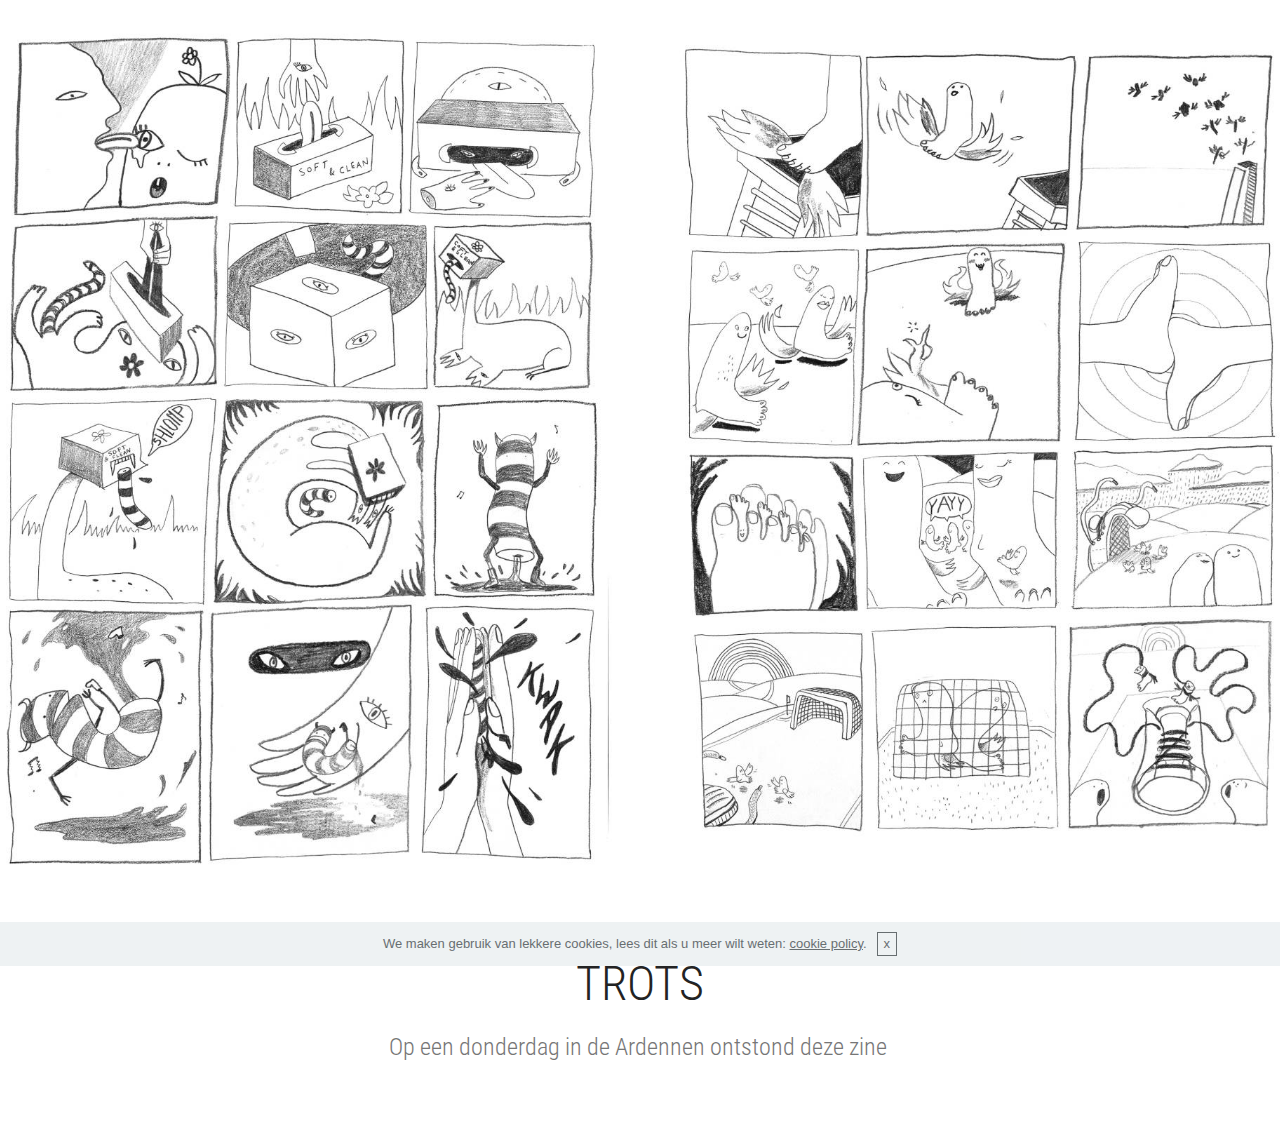
==== commit 68a8b87f: "create github pages" ====
--- a/page1.html
+++ b/page1.html
@@ -54,7 +54,7 @@
     
 </section>
 
-<section class="engine"><a href="https://mobiri.se/j">website templates</a></section><section class="mbr-section content4 cid-r5Ta0pFPkn" id="content4-9">
+<section class="engine"><a href="https://mobiri.se/e">how to make your own site</a></section><section class="mbr-section content4 cid-r5Ta0pFPkn" id="content4-9">
 
     
 
--- a/assets/mobirise/css/mbr-additional.css
+++ b/assets/mobirise/css/mbr-additional.css
@@ -1300,86 +1300,17 @@
   color: #4f4943;
   text-align: left;
 }
-.cid-rj6kBRA01S {
-  padding-top: 30px;
-  padding-bottom: 30px;
-  background-color: #ffffff;
-}
-.cid-rj6kBRA01S .row-links {
-  width: 100%;
-  justify-content: center;
-  -webkit-justify-content: center;
-}
-.cid-rj6kBRA01S .social-row {
-  width: 100%;
-  justify-content: center;
-  -webkit-justify-content: center;
-}
-.cid-rj6kBRA01S .media-container-row {
-  flex-direction: column;
-  justify-content: center;
-  align-items: center;
-  -webkit-flex-direction: column;
-  -webkit-justify-content: center;
-  -webkit-align-items: center;
-}
-.cid-rj6kBRA01S .media-container-row .foot-menu {
-  list-style: none;
-  display: -webkit-flex;
-  justify-content: center;
-  flex-wrap: wrap;
-  padding: 0;
-  margin-bottom: 0;
-  -webkit-justify-content: center;
-  -webkit-flex-wrap: wrap;
-}
-.cid-rj6kBRA01S .media-container-row .foot-menu li {
-  padding: 0 1rem 1rem 1rem;
-}
-.cid-rj6kBRA01S .media-container-row .foot-menu li p {
-  margin: 0;
-}
-.cid-rj6kBRA01S .media-container-row .social-list {
-  padding-left: 0;
-  margin-bottom: 0;
-  list-style: none;
-  display: -webkit-flex;
-  flex-wrap: wrap;
-  justify-content: flex-end;
-  -webkit-justify-content: flex-end;
-  -webkit-flex-wrap: wrap;
-}
-.cid-rj6kBRA01S .media-container-row .social-list .mbr-iconfont-social {
-  font-size: 1.5rem;
-  color: #ffffff;
-}
-.cid-rj6kBRA01S .media-container-row .social-list .soc-item {
-  margin: 0 .5rem;
-}
-.cid-rj6kBRA01S .media-container-row .social-list a {
-  margin: 0;
-  opacity: .5;
-  -webkit-transition: .2s linear;
-  transition: .2s linear;
-}
-.cid-rj6kBRA01S .media-container-row .social-list a:hover {
-  opacity: 1;
-}
-@media (max-width: 767px) {
-  .cid-rj6kBRA01S .media-container-row .social-list {
-    justify-content: center;
-    -webkit-justify-content: center;
-  }
-}
-.cid-rj6kBRA01S .media-container-row .row-copirayt {
-  word-break: break-word;
-  width: 100%;
-}
-.cid-rj6kBRA01S .media-container-row .row-copirayt p {
-  width: 100%;
-}
-.cid-rj6kBRA01S foot-menu-item {
+.cid-rrnTncbmTF {
+  padding-top: 90px;
+  padding-bottom: 90px;
+  background: linear-gradient(0deg, #ffffff, #ffffff);
+}
+.cid-rrnTncbmTF .mbr-iconfont-social {
+  font-size: 32px;
   color: #767676;
+}
+.cid-rrnTncbmTF .social-list a:focus {
+  text-decoration: none;
 }
 .cid-reLaQE1v8E {
   background-image: url("../../../assets/images/trots-kots-19-2000x1283.jpg");
